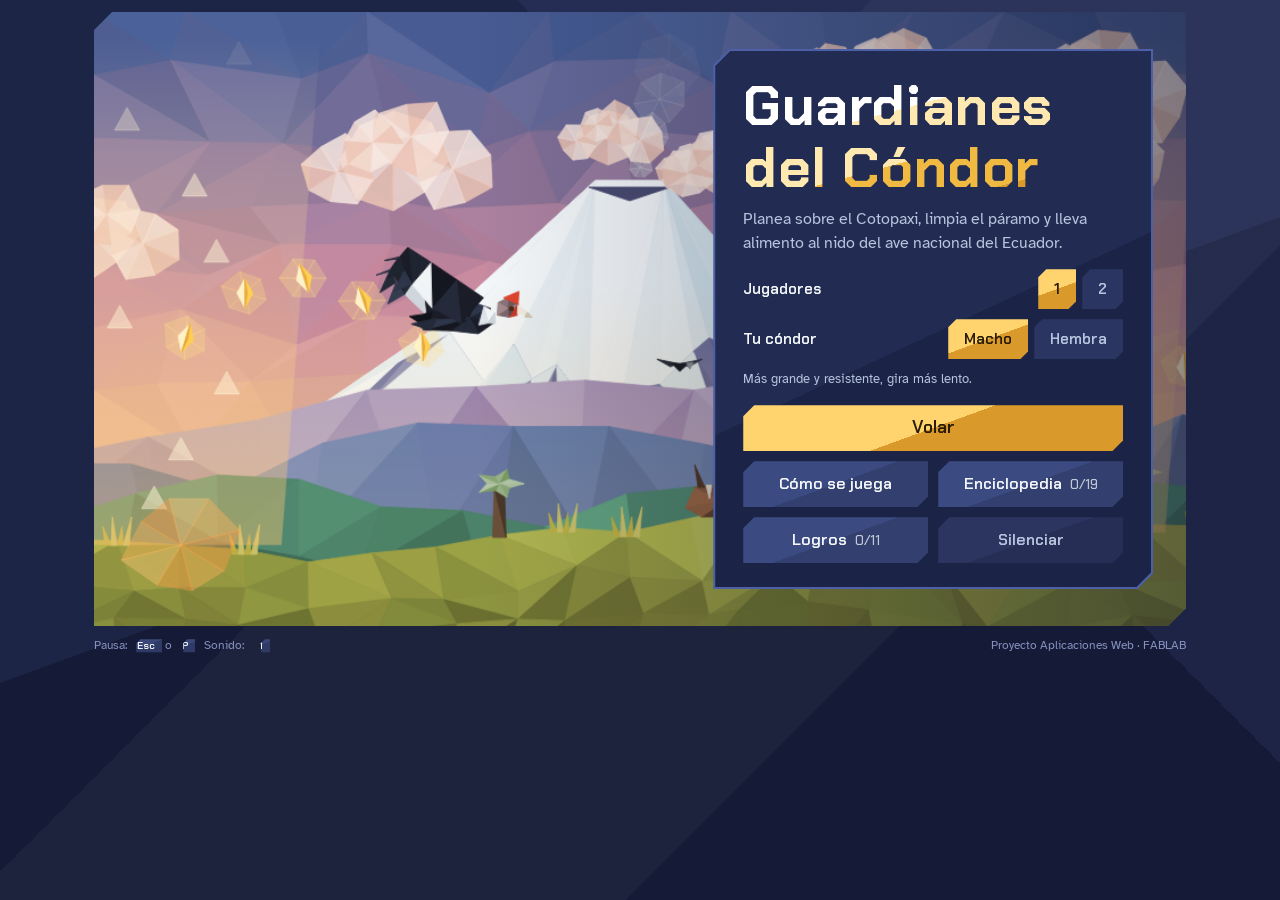
==== index.html @ 91f61f1c "Distribución mejorada" ====
<!DOCTYPE html>
<html lang="es">
<head>
<meta charset="utf-8">
<meta name="viewport" content="width=device-width, initial-scale=1, viewport-fit=cover">
<meta name="theme-color" content="#1b2340">
<title>Guardianes del Cóndor · Cumbres Low-Poly</title>
<link rel="preconnect" href="https://fonts.googleapis.com">
<link rel="preconnect" href="https://fonts.gstatic.com" crossorigin>
<link rel="stylesheet" href="https://fonts.googleapis.com/css2?family=Chakra+Petch:wght@500;600;700&family=Atkinson+Hyperlegible:wght@400;700&display=swap">
<link rel="stylesheet" href="css/estilos.css">
</head>
<body>
<div class="app">

  <header class="hud oculto" id="hud" aria-label="Estado del juego">
    <section class="jug" id="hud-j1">
      <div class="jug-cab"><span class="jug-nombre" id="hud-j1-nombre">Cóndor</span><span class="gemas" id="hud-j1-vidas" aria-label="Vidas"></span></div>
      <div class="barra" id="hud-j1-energia" role="progressbar" aria-label="Energía" aria-valuemin="0" aria-valuemax="100" aria-valuenow="100"><i></i></div>
      <div class="vista" id="hud-j1-vista">Vista de cóndor lista</div>
    </section>

    <div class="centro">
      <div class="nivel-nombre" id="hud-nivel">Guardianes del Cóndor</div>
      <div class="ruta" title="Distancia al nido" aria-label="Progreso hacia el nido"><i id="hud-ruta"></i><u class="ruta-aro" title="Aro dorado"></u><b id="hud-ruta-pin"></b></div>
      <div class="cifras">
        <span>Puntos <b id="hud-puntos">0</b></span>
        <span>Altitud <b id="hud-altitud">0</b> m</span>
        <span>Páramo limpio <b id="hud-limpio">0</b>%</span>
        <span class="combo">Planeo <b id="hud-combo">×1</b></span>
        <span>Datos <b id="hud-datos">0</b></span>
      </div>
    </div>

    <section class="jug der" id="hud-j2" hidden>
      <div class="jug-cab"><span class="jug-nombre" id="hud-j2-nombre">Jugador 2</span><span class="gemas" id="hud-j2-vidas" aria-label="Vidas"></span></div>
      <div class="barra" id="hud-j2-energia" role="progressbar" aria-label="Energía jugador 2" aria-valuemin="0" aria-valuemax="100" aria-valuenow="100"><i></i></div>
      <div class="vista" id="hud-j2-vista">Vista de cóndor lista</div>
    </section>
  </header>

  <main class="escenario" id="escenario">
    <canvas id="lienzo" width="960" height="540" role="img" aria-label="Juego: vuela como un cóndor andino sobre el páramo del Cotopaxi"></canvas>
    <div class="avisos">
      <div class="consejo" id="consejo" hidden role="status"></div>
      <div class="toasts" id="toasts" aria-live="polite"></div>
    </div>
    <div class="capa" id="capa"></div>

    <div class="tactil" id="tactil" aria-label="Controles táctiles">
      <div class="grupo">
        <button type="button" data-tecla="ArrowLeft" aria-label="Frenar">◀</button>
        <button type="button" data-tecla="ArrowRight" aria-label="Acelerar">▶</button>
      </div>
      <div class="grupo">
        <button type="button" data-tecla="KeyV" aria-label="Vista de cóndor">◉</button>
        <button type="button" data-tecla="ArrowDown" aria-label="Picada">▼</button>
        <button type="button" class="grande" data-tecla="ArrowUp" aria-label="Aletear">▲</button>
      </div>
    </div>
  </main>

  <p class="girar" aria-hidden="true">Gira el celular en horizontal para jugar mejor.</p>

  <footer class="pie">
    <span>Pausa: <kbd>Esc</kbd> o <kbd>P</kbd> &nbsp; Sonido: <kbd>M</kbd></span>
    <span>Proyecto Aplicaciones Web · FABLAB</span>
  </footer>
</div>

<script src="js/datos.js"></script>
<script src="js/lowpoly.js"></script>
<script src="js/sonido.js"></script>
<script src="js/interfaz.js"></script>
<script src="js/juego.js"></script>
</body>
</html>
---- css/estilos.css ----
/* =====================================================================
   Guardianes del Cóndor · Cumbres Low-Poly
   Lenguaje visual: todo está hecho de facetas planas. Los paneles y
   botones tienen esquinas cortadas (chaflán) y fondos de dos tonos con
   un corte diagonal duro, como las caras de una malla 3D.
   Tipografía: Chakra Petch (esquinas cortadas, como el diseño) y
   Atkinson Hyperlegible para los textos largos.
   ===================================================================== */
:root {
  color-scheme: dark;
  --noche: #151b36;
  --faceta-a: #222c52;
  --faceta-b: #1b2446;
  --borde: #4d5fa6;
  --nieve: #f2f6f8;
  --suave: #b8c3df;
  --ocre: #f0b942;
  --ocre-b: #d9992b;
  --cresta: #e2503a;
  --loma: #7fb85d;
  --cielo: #6fa8dc;
  --peligro: #ff6a5a;
  --corte: 16px;
  --display: "Chakra Petch", "Trebuchet MS", system-ui, sans-serif;
  --cuerpo: "Atkinson Hyperlegible", "Segoe UI", Verdana, sans-serif;
  --reserva: 150px;           /* alto que ocupan HUD y pie al calcular el tamaño del juego */
}

* { box-sizing: border-box; }
[hidden] { display: none !important; }
html, body { height: 100%; }
body {
  margin: 0;
  color: var(--nieve);
  font-family: var(--cuerpo);
  font-size: 16px;
  line-height: 1.5;
  background:
    linear-gradient(135deg, transparent 0 40%, rgba(255, 255, 255, .035) 40% 70%, transparent 70%),
    linear-gradient(225deg, rgba(90, 100, 180, .12) 0 35%, transparent 35%),
    linear-gradient(160deg, #1d2547 0 50%, #151b36 50% 100%);
  background-attachment: fixed;
}

.app {
  max-width: 1120px;
  margin: 0 auto;
  padding: 12px max(14px, env(safe-area-inset-right, 0px)) 14px max(14px, env(safe-area-inset-left, 0px));
  display: flex; flex-direction: column; gap: 10px;
}

kbd {
  font-family: var(--display); font-weight: 600; font-size: .82em;
  padding: 1px 7px; color: var(--nieve);
  background: linear-gradient(160deg, #3a4778 0 50%, #2f3a66 50% 100%);
  clip-path: polygon(4px 0, 100% 0, 100% calc(100% - 4px), calc(100% - 4px) 100%, 0 100%, 0 4px);
}
:focus-visible { outline: 3px solid var(--ocre); outline-offset: 2px; }

/* ---------- Superficies facetadas ---------- */
.panel {
  --c: var(--corte);
  position: relative; isolation: isolate;
  background: var(--borde);
  clip-path: polygon(var(--c) 0, 100% 0, 100% calc(100% - var(--c)), calc(100% - var(--c)) 100%, 0 100%, 0 var(--c));
  padding: 26px 30px;
  width: min(100%, 520px);
}
.panel::before {
  content: ""; position: absolute; inset: 2px; z-index: -1;
  background: linear-gradient(155deg, var(--faceta-a) 0 52%, var(--faceta-b) 52% 100%);
  clip-path: polygon(calc(var(--c) - 1px) 0, 100% 0, 100% calc(100% - var(--c) + 1px), calc(100% - var(--c) + 1px) 100%, 0 100%, 0 calc(var(--c) - 1px));
}
.panel.ancho { width: min(100%, 860px); }
h1, h2, h3 { font-family: var(--display); margin: 0; line-height: 1.1; }
h2 { font-size: clamp(1.5rem, 3.4vw, 2rem); font-weight: 700; }
h3 { font-size: 1.05rem; font-weight: 600; color: var(--ocre); margin-bottom: 6px; }
p { margin: 0 0 12px; }
.chico { font-size: .86rem; color: var(--suave); }

/* ---------- Botones ---------- */
.btn {
  --c: 11px;
  font: 600 1rem/1 var(--display); color: var(--nieve); cursor: pointer; border: 0;
  padding: 13px 20px; min-height: 46px;
  background: linear-gradient(160deg, #3c4a82 0 50%, #33406f 50% 100%);
  clip-path: polygon(var(--c) 0, 100% 0, 100% calc(100% - var(--c)), calc(100% - var(--c)) 100%, 0 100%, 0 var(--c));
  transition: filter .15s, transform .15s;
}
.btn:hover:not(:disabled) { filter: brightness(1.2); }
.btn:active:not(:disabled) { transform: translateY(1px); }
.btn small { font-weight: 500; opacity: .75; margin-left: 4px; }
.btn.principal {
  color: #2a1d05;
  background: linear-gradient(160deg, #ffd46e 0 50%, var(--ocre-b) 50% 100%);
  font-size: 1.12rem;
}
.btn.suave { background: linear-gradient(160deg, #2c3560 0 50%, #262e55 50% 100%); color: var(--suave); }
.btn:disabled { cursor: default; opacity: .9; }

.seg {
  --c: 8px;
  font: 600 .95rem/1 var(--display); color: var(--suave); cursor: pointer; border: 0; padding: 10px 16px; min-height: 40px;
  background: #2b3562;
  clip-path: polygon(var(--c) 0, 100% 0, 100% calc(100% - var(--c)), calc(100% - var(--c)) 100%, 0 100%, 0 var(--c));
}
.seg.activo { color: #2a1d05; background: linear-gradient(160deg, #ffd46e 0 50%, var(--ocre-b) 50% 100%); }
.grupo-seg, .filtros { display: flex; gap: 6px; flex-wrap: wrap; }
.filtros { margin: 4px 0 14px; }

/* ---------- HUD ---------- */
.hud {
  display: grid; grid-template-columns: minmax(0, 1fr) minmax(0, 1.25fr) minmax(0, 1fr); gap: 10px; align-items: stretch;
}
.hud.oculto { display: none; }
.jug, .centro {
  --c: 12px; position: relative; isolation: isolate; padding: 8px 14px 10px;
  background: var(--borde);
  clip-path: polygon(var(--c) 0, 100% 0, 100% calc(100% - var(--c)), calc(100% - var(--c)) 100%, 0 100%, 0 var(--c));
}
.jug::before, .centro::before {
  content: ""; position: absolute; inset: 2px; z-index: -1;
  background: linear-gradient(155deg, #1f2850 0 55%, #19213f 55% 100%);
  clip-path: polygon(calc(var(--c) - 1px) 0, 100% 0, 100% calc(100% - var(--c) + 1px), calc(100% - var(--c) + 1px) 100%, 0 100%, 0 calc(var(--c) - 1px));
}
.jug.der { grid-column: 3; text-align: right; }
.jug.fuera { opacity: .5; }
.jug-cab { display: flex; justify-content: space-between; align-items: center; gap: 8px; margin-bottom: 6px; }
.jug.der .jug-cab { flex-direction: row-reverse; }
.jug-nombre { font: 600 .95rem var(--display); }
.gemas { display: inline-flex; gap: 4px; }
.gema {
  width: 15px; height: 17px; display: block;
  background: linear-gradient(110deg, #ff8c78 0 50%, var(--cresta) 50% 100%);
  clip-path: polygon(50% 0, 100% 34%, 50% 100%, 0 34%);
}
.gema.perdida { background: #353e66; }
.barra {
  height: 14px; background: #10152b; overflow: hidden;
  clip-path: polygon(7px 0, 100% 0, calc(100% - 7px) 100%, 0 100%);
}
.barra i {
  display: block; height: 100%; width: 100%; transition: width .12s linear;
  background: linear-gradient(100deg, #a6e07c 0 50%, var(--loma) 50% 100%);
}
.barra.baja i { background: linear-gradient(100deg, #ff9c8a 0 50%, var(--peligro) 50% 100%); animation: pulso .6s steps(2) infinite; }
@keyframes pulso { 50% { filter: brightness(1.5); } }
.vista { margin-top: 5px; font-size: .78rem; color: var(--suave); }
.centro { display: flex; flex-direction: column; justify-content: center; align-items: center; gap: 6px; text-align: center; }
.nivel-nombre { font: 700 1rem var(--display); color: var(--ocre); }
.ruta { position: relative; width: 100%; height: 8px; background: #10152b; clip-path: polygon(4px 0, 100% 0, calc(100% - 4px) 100%, 0 100%); }
.ruta i { position: absolute; inset: 0 auto 0 0; width: 0; background: linear-gradient(100deg, #ffd46e 0 50%, var(--ocre-b) 50% 100%); }
.ruta-aro { position: absolute; top: 0; bottom: 0; left: 75%; width: 5px; margin-left: -2px; background: #ffffff; box-shadow: 0 0 6px 1px #ffcf55; z-index: 1; }
.ruta b { position: absolute; top: -3px; width: 12px; height: 14px; margin-left: -6px; background: var(--nieve); clip-path: polygon(50% 0, 100% 100%, 0 100%); left: 0; transform: rotate(90deg); }
.cifras { display: flex; flex-wrap: wrap; justify-content: center; gap: 2px 14px; font-size: .84rem; color: var(--suave); }
.cifras b { color: var(--nieve); font: 700 .95rem var(--display); }
.cifras .caliente b { color: var(--ocre); }

/* ---------- Escenario ---------- */
.escenario {
  position: relative; margin: 0 auto; background: #0e1224;
  width: min(100%, calc((100dvh - var(--reserva)) * 16 / 9));
  aspect-ratio: 16 / 9; min-width: 280px;
  clip-path: polygon(18px 0, 100% 0, 100% calc(100% - 18px), calc(100% - 18px) 100%, 0 100%, 0 18px);
  overflow: hidden;
  touch-action: none; user-select: none; -webkit-user-select: none;
}
#lienzo { width: 100%; height: 100%; display: block; }

.capa {
  position: absolute; inset: 0; display: flex; justify-content: center; align-items: center; padding: 14px;
  overflow: auto; background: rgba(12, 16, 36, .62); z-index: 5;
}
.capa.centro-menu { background: linear-gradient(90deg, transparent 35%, rgba(12, 16, 36, .45)); padding-right: 3%; }
.capa.fondo-suave { background: rgba(12, 16, 36, .5); }
.capa:empty { display: none; }
.capa > .panel { margin: auto; max-height: 100%; overflow: auto; }
.capa.centro-menu > .panel { margin: auto 0 auto auto; width: min(100%, 440px); }
.capa > .panel::-webkit-scrollbar { width: 6px; }
.capa > .panel::-webkit-scrollbar-thumb { background: #4d5fa6; }

/* Menú */
.titulo {
  font-size: clamp(2rem, 6.4vw, 3.5rem); font-weight: 700; letter-spacing: .01em; margin-bottom: 10px;
  background: linear-gradient(165deg, #ffffff 0 34%, #ffe9b0 34% 58%, #f0b942 58% 80%, #d9992b 80% 100%);
  -webkit-background-clip: text; background-clip: text; color: transparent;
}
.lema { color: var(--suave); font-size: .98rem; }
.ajustes { margin: 14px 0 16px; display: grid; gap: 10px; }
.ajuste { display: flex; align-items: center; justify-content: space-between; gap: 10px; flex-wrap: wrap; }
.etq { font: 600 .95rem var(--display); }
.nota-ajuste { font-size: .84rem; color: var(--suave); margin: 0; }
.botones { display: grid; grid-template-columns: 1fr 1fr; gap: 10px; }
.botones .principal { grid-column: 1 / -1; }
.pausa .botones { grid-template-columns: 1fr; }

/* Textos de pantallas */
.num-nivel { font: 600 .9rem var(--display); color: var(--ocre); margin-bottom: 6px; }
.texto-intro { margin: 12px 0; font-size: 1.04rem; }
.chips { list-style: none; margin: 0 0 16px; padding: 0; display: flex; flex-wrap: wrap; gap: 8px; }
.chips li {
  font: 600 .88rem var(--display); padding: 5px 12px; color: #2a1d05;
  background: linear-gradient(160deg, #ffd46e 0 50%, var(--ocre-b) 50% 100%);
  clip-path: polygon(6px 0, 100% 0, calc(100% - 6px) 100%, 0 100%);
}
.acciones { display: flex; flex-wrap: wrap; gap: 10px; margin-top: 16px; }
.dos-col { display: grid; grid-template-columns: 1fr 1fr; gap: 22px; margin-top: 10px; }
.lista { margin: 0; padding-left: 18px; }
.lista li { margin-bottom: 6px; }

/* Tablas */
.tabla { width: 100%; border-collapse: collapse; font-size: .9rem; margin: 8px 0; }
.tabla th { text-align: left; font: 600 .86rem var(--display); color: var(--ocre); padding: 6px 8px; background: #19213f; }
.tabla td { padding: 6px 8px; border-bottom: 1px solid #2f3a6b; vertical-align: top; }
.tabla.chica td:last-child { text-align: right; }
.vacio { color: var(--suave); }

/* Estrellas y logros */
.estrellas { display: inline-flex; gap: 6px; margin: 8px 0; }
.estrella {
  width: 26px; height: 26px; display: block; background: #353e66;
  clip-path: polygon(50% 0, 62% 36%, 100% 38%, 70% 60%, 80% 100%, 50% 76%, 20% 100%, 30% 60%, 0 38%, 38% 36%);
}
.estrella.llena { background: linear-gradient(110deg, #ffe08a 0 50%, var(--ocre-b) 50% 100%); }
.criterios { list-style: none; margin: 4px 0 8px; padding: 0; font-size: .92rem; color: var(--suave); }
.criterios li::before { content: "▱ "; color: #5b6aa8; }
.criterios li.ok { color: var(--nieve); }
.criterios li.ok::before { content: "▰ "; color: var(--ocre); }
.rejilla-logros { list-style: none; margin: 12px 0 0; padding: 0; display: grid; grid-template-columns: 1fr 1fr; gap: 10px; }
.logro { display: flex; gap: 12px; align-items: center; padding: 10px 12px; background: #19213f; opacity: .55; }
.logro.ganado { opacity: 1; background: linear-gradient(155deg, #2e3a6b 0 55%, #273260 55% 100%); }
.logro div { display: flex; flex-direction: column; font-size: .86rem; color: var(--suave); }
.logro strong { font: 600 .98rem var(--display); color: var(--nieve); }
.medalla { flex: none; width: 28px; height: 32px; background: #3a4574; clip-path: polygon(50% 0, 100% 25%, 100% 75%, 50% 100%, 0 75%, 0 25%); }
.logro.ganado .medalla { background: linear-gradient(110deg, #ffe08a 0 50%, var(--ocre-b) 50% 100%); }

/* Enciclopedia */
.rejilla-datos { display: grid; grid-template-columns: repeat(auto-fill, minmax(230px, 1fr)); gap: 10px; }
.dato { padding: 12px 14px; background: linear-gradient(155deg, #2b3665 0 55%, #252f5a 55% 100%); font-size: .9rem; }
.dato h3 { font-size: 1rem; }
.dato p { margin: 0 0 8px; }
.dato small { color: var(--suave); display: block; font-size: .74rem; line-height: 1.35; }
.dato.bloqueado { background: #171e3c; color: #7885b3; }
.dato.bloqueado h3 { color: #7885b3; }

/* Preguntas */
.pregunta h2 { margin-bottom: 14px; font-size: clamp(1.2rem, 2.8vw, 1.5rem); }
.opciones-pregunta { display: grid; gap: 10px; }
.opcion { text-align: left; font-weight: 500; font-size: 1rem; line-height: 1.3; }
.opcion.correcta { background: linear-gradient(160deg, #8fd36a 0 50%, #6aae48 50% 100%); color: #10230a; }
.opcion.incorrecta { background: linear-gradient(160deg, #ff8b7a 0 50%, #d9503f 50% 100%); color: #2a0b07; }
.veredicto { font: 700 1.1rem var(--display); margin: 14px 0 6px; }
.veredicto.bien { color: #9be07a; }
.veredicto.mal { color: #ff9d8e; }

/* Final */
.gran-puntaje { font: 700 clamp(2rem, 7vw, 3rem) var(--display); color: var(--ocre); margin: 6px 0; }
.gran-puntaje small { font-size: 1rem; color: var(--suave); font-weight: 500; }
.mensaje-final { margin: 10px 0 14px; padding: 14px 16px; background: linear-gradient(155deg, #2e3a6b 0 55%, #273260 55% 100%); }
.mensaje-final p { margin: 0; }

/* ---------- Avisos dentro del juego ---------- */
.avisos { position: absolute; top: 12px; right: 12px; width: min(360px, 42%); z-index: 6; display: flex; flex-direction: column; align-items: flex-end; gap: 8px; pointer-events: none; }
.toasts { display: flex; flex-direction: column; gap: 8px; width: 100%; }
.toast {
  --c: 12px; padding: 10px 14px 10px 16px; font-size: .82rem; line-height: 1.38; animation: entra .35s ease-out;
  background: linear-gradient(155deg, rgba(27, 35, 72, .96) 0 55%, rgba(22, 29, 60, .96) 55% 100%);
  clip-path: polygon(var(--c) 0, 100% 0, 100% calc(100% - var(--c)), calc(100% - var(--c)) 100%, 0 100%, 0 var(--c));
}
.toast strong { display: block; font: 700 .92rem var(--display); color: var(--ocre); margin-bottom: 3px; }
.toast p { margin: 0 0 4px; }
.toast small { color: var(--suave); font-size: .68rem; display: block; }
.toast.trofeo { background: linear-gradient(155deg, #ffd46e 0 55%, var(--ocre-b) 55% 100%); color: #2a1d05; }
.toast.trofeo strong { color: #2a1d05; }
.toast.sale { opacity: 0; transform: translateX(16px); transition: all .4s; }
@keyframes entra { from { opacity: 0; transform: translateX(24px); } }
.consejo {
  text-align: right; font: 600 .92rem var(--display); padding: 8px 18px; color: #2a1d05;
  background: linear-gradient(160deg, #ffe08a 0 50%, var(--ocre) 50% 100%);
  clip-path: polygon(10px 0, 100% 0, calc(100% - 10px) 100%, 0 100%);
}
.consejo.entra { animation: baja .3s ease-out; }
@keyframes baja { from { opacity: 0; transform: translateY(-12px); } }

/* ---------- Controles táctiles ---------- */
.tactil { display: none; position: absolute; inset: auto 8px 8px 8px; justify-content: space-between; align-items: flex-end; z-index: 4; pointer-events: none; }
.tactil .grupo { display: flex; gap: 10px; align-items: flex-end; }
.tactil button {
  pointer-events: auto; width: 58px; height: 58px; border: 0; color: #fff; font-size: 22px; touch-action: none;
  background: linear-gradient(160deg, rgba(120, 140, 220, .55) 0 50%, rgba(70, 85, 160, .55) 50% 100%);
  clip-path: polygon(12px 0, 100% 0, 100% calc(100% - 12px), calc(100% - 12px) 100%, 0 100%, 0 12px);
  -webkit-tap-highlight-color: transparent;
}
.tactil button.grande { width: 76px; height: 76px; font-size: 30px; background: linear-gradient(160deg, rgba(255, 212, 110, .7) 0 50%, rgba(217, 153, 43, .7) 50% 100%); color: #2a1d05; }
.tactil button.pulsado { filter: brightness(1.5); }
@media (pointer: coarse) { .tactil { display: flex; } }

.girar { display: none; text-align: center; color: var(--suave); font-size: .85rem; margin: 0; }
.pie { display: flex; justify-content: space-between; flex-wrap: wrap; gap: 6px; font-size: .78rem; color: #8592bf; }

/* ---------- Adaptación a pantallas pequeñas ---------- */
@media (max-width: 880px) {
  .capa.centro-menu { padding-right: 14px; background: rgba(12, 16, 36, .55); }
  .capa.centro-menu > .panel { margin: auto; }
  .dos-col, .rejilla-logros { grid-template-columns: 1fr; }
  .panel { padding: 20px 20px; }
}
@media (max-width: 760px) {
  :root { --reserva: 190px; }
  .escenario { clip-path: none; }
  .hud { grid-template-columns: 1fr 1fr; grid-template-areas: "centro centro" "j1 j2"; gap: 8px; }
  .centro { grid-area: centro; }
  .jug { grid-area: j1; }
  .jug.der { grid-area: j2; grid-column: auto; }
  .hud.uno .jug { grid-column: 1 / -1; }
  .jug-nombre { font-size: .88rem; }
  .vista { display: none; }
  .nivel-nombre { font-size: .9rem; }
  .cifras { font-size: .76rem; gap: 0 10px; }
  /* avisos y controles táctiles salen del juego y se pegan al borde de la pantalla */
  .avisos { position: fixed; left: 10px; right: 10px; bottom: 96px; top: auto; width: auto; align-items: stretch; z-index: 30; }
  .consejo { text-align: center; }
  .toast p { font-size: .8rem; }
  .tactil { position: fixed; inset: auto 10px 10px 10px; z-index: 31; }
  .tactil button { width: 64px; height: 64px; }
  .tactil button.grande { width: 84px; height: 84px; }
}
@media (orientation: portrait) and (max-width: 700px) { .girar { display: block; } }

/* Teléfono en horizontal: el HUD se superpone al juego para dejarle toda la altura */
@media (max-height: 520px) and (orientation: landscape) {
  :root { --reserva: 10px; }
  .app { position: relative; padding: 5px; gap: 0; }
  .pie, .girar { display: none; }
  .hud {
    position: absolute; z-index: 7; top: 9px; left: 50%; transform: translateX(-50%); pointer-events: none;
    width: min(calc(100% - 10px), calc((100dvh - 10px) * 16 / 9 - 20px));
    grid-template-columns: 1fr 1.7fr 1fr; grid-template-areas: none; gap: 5px;
  }
  .centro, .jug, .jug.der { grid-area: auto; }
  .jug.der { grid-column: 3; }
  .hud.uno .jug { grid-column: 1; }
  .jug, .centro { padding: 3px 8px 5px; }
  .jug::before, .centro::before { opacity: .9; }
  .jug-cab { margin-bottom: 3px; }
  .jug-nombre, .vista, .nivel-nombre { display: none; }
  .cifras { font-size: .68rem; gap: 0 8px; }
  .cifras b { font-size: .8rem; }
  .barra { height: 9px; }
  .ruta { height: 6px; }
  .gema { width: 11px; height: 13px; }
  .escenario { clip-path: none; }
  .gran-puntaje { font-size: 1.8rem; }
  .panel { padding: 12px 16px; }
  .titulo { font-size: 1.8rem; margin-bottom: 2px; }
  .lema, .nota-ajuste { display: none; }
  .ajustes { margin: 4px 0 8px; gap: 4px; }
  .botones { gap: 6px; }
  .btn { padding: 8px 12px; min-height: 36px; font-size: .88rem; }
  .btn.principal { font-size: .98rem; }
  .seg { padding: 7px 12px; min-height: 32px; }
  h2 { font-size: 1.25rem; }
  .texto-intro, .dato p, .tabla { font-size: .84rem; }
  .avisos { top: 52px; right: 8px; width: min(300px, 40%); position: absolute; left: auto; bottom: auto; align-items: flex-end; }
  .consejo { font-size: .76rem; padding: 4px 12px; text-align: right; }
  .toast { font-size: .72rem; padding: 6px 10px; }
  .toast strong { font-size: .8rem; }
  .tactil { position: absolute; inset: auto 6px 6px 6px; }
  .tactil button { width: 50px; height: 50px; }
  .tactil button.grande { width: 64px; height: 64px; }
}
@media (prefers-reduced-motion: reduce) {
  .toast, .consejo.entra { animation: none; }
  .barra.baja i { animation: none; }
}

/* ---- Pluma dorada y aro dorado ---- */
.toast.pluma-dorada { background: linear-gradient(155deg, #ffe08a 0 55%, #f0b441 55% 100%); color: #2a1d05; box-shadow: 0 0 0 2px #fff2c7, 0 0 22px rgba(255, 207, 85, .65); }
.toast.pluma-dorada strong { color: #2a1d05; }
.toast.pluma-dorada small { color: #5b4310; }
.toast.pluma-dorada .bono { font-weight: 700; color: #6a3f00; }
.capa.aro { background: radial-gradient(circle at 50% 45%, rgba(255, 207, 85, .22), rgba(12, 16, 36, .62) 70%); }
.aro-panel { border-top: 4px solid #ffcf55; }
.aro-panel .num-nivel { color: #ffcf55; }
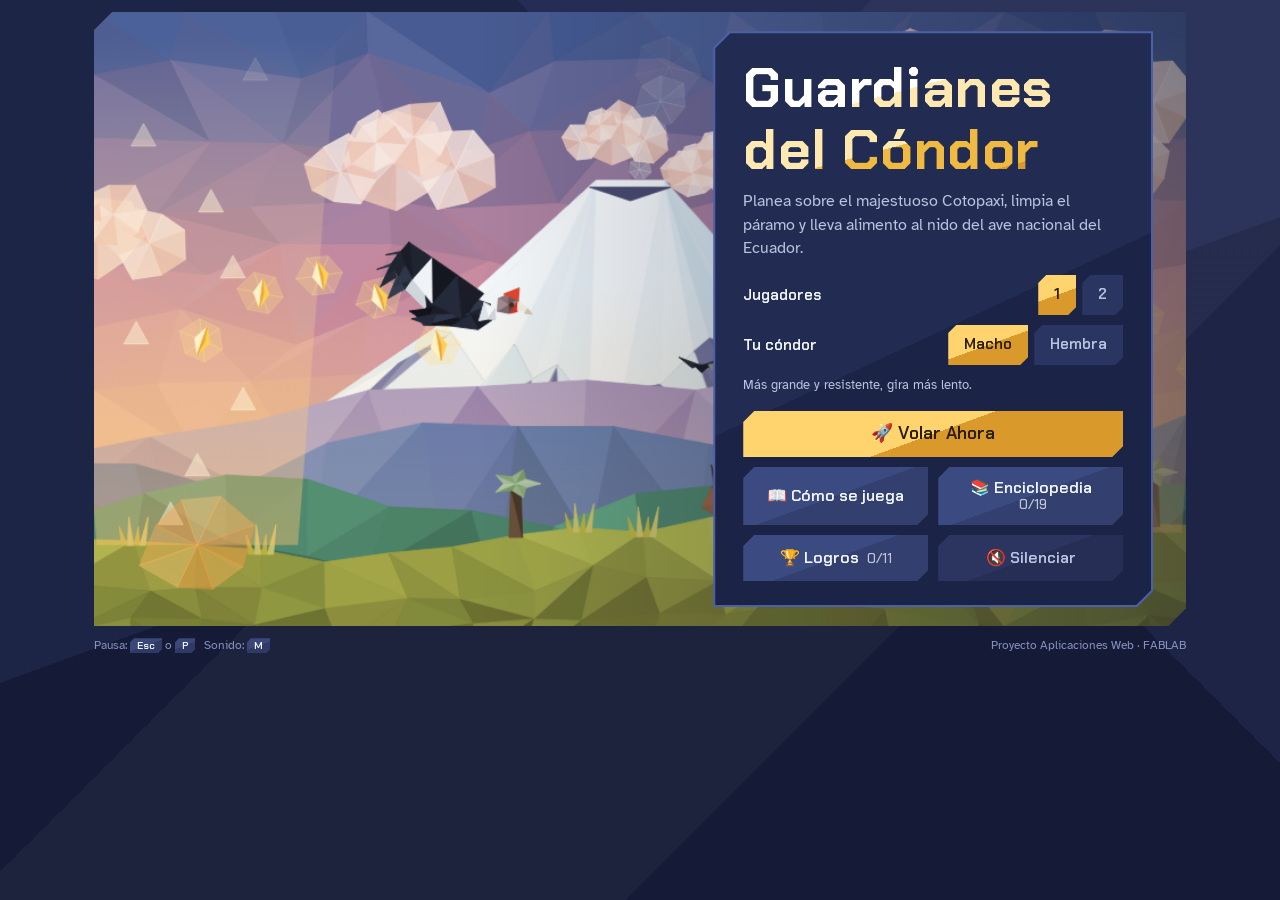
==== commit e453b9a6: "Protocol_Version" ====
--- a/index.html
+++ b/index.html
@@ -1,77 +1,89 @@
 <!DOCTYPE html>
 <html lang="es">
 <head>
-<meta charset="utf-8">
-<meta name="viewport" content="width=device-width, initial-scale=1, viewport-fit=cover">
-<meta name="theme-color" content="#1b2340">
-<title>Guardianes del Cóndor · Cumbres Low-Poly</title>
-<link rel="preconnect" href="https://fonts.googleapis.com">
-<link rel="preconnect" href="https://fonts.gstatic.com" crossorigin>
-<link rel="stylesheet" href="https://fonts.googleapis.com/css2?family=Chakra+Petch:wght@500;600;700&family=Atkinson+Hyperlegible:wght@400;700&display=swap">
-<link rel="stylesheet" href="css/estilos.css">
+  <meta charset="utf-8">
+  <meta name="viewport" content="width=device-width, initial-scale=1, viewport-fit=cover">
+  <meta name="theme-color" content="#1b2340">
+  <title>Guardianes del Cóndor · Cumbres Low-Poly</title>
+  <link rel="preconnect" href="https://fonts.googleapis.com">
+  <link rel="preconnect" href="https://fonts.gstatic.com" crossorigin>
+  <link rel="stylesheet" href="https://fonts.googleapis.com/css2?family=Chakra+Petch:wght@500;600;700&family=Atkinson+Hyperlegible:wght@400;700&display=swap">
+  <link rel="stylesheet" href="css/estilos.css">
 </head>
 <body>
-<div class="app">
+  <div class="app">
 
-  <header class="hud oculto" id="hud" aria-label="Estado del juego">
-    <section class="jug" id="hud-j1">
-      <div class="jug-cab"><span class="jug-nombre" id="hud-j1-nombre">Cóndor</span><span class="gemas" id="hud-j1-vidas" aria-label="Vidas"></span></div>
-      <div class="barra" id="hud-j1-energia" role="progressbar" aria-label="Energía" aria-valuemin="0" aria-valuemax="100" aria-valuenow="100"><i></i></div>
-      <div class="vista" id="hud-j1-vista">Vista de cóndor lista</div>
-    </section>
+    <header class="hud oculto/mostrar" id="hud" aria-label="Estado del juego">
+      <section class="jug" id="hud-j1">
+        <div class="jug-cab">
+          <span class="jug-nombre" id="hud-j1-nombre">Cóndor</span>
+          <span class="gemas" id="hud-j1-vidas" aria-label="Vidas"></span>
+        </div>
+        <div class="barra" id="hud-j1-energia" role="progressbar" aria-label="Energía" aria-valuemin="0" aria-valuemax="100" aria-valuenow="100"><i></i></div>
+        <div class="vista" id="hud-j1-vista">Vista de cóndor lista</div>
+      </section>
 
-    <div class="centro">
-      <div class="nivel-nombre" id="hud-nivel">Guardianes del Cóndor</div>
-      <div class="ruta" title="Distancia al nido" aria-label="Progreso hacia el nido"><i id="hud-ruta"></i><u class="ruta-aro" title="Aro dorado"></u><b id="hud-ruta-pin"></b></div>
-      <div class="cifras">
-        <span>Puntos <b id="hud-puntos">0</b></span>
-        <span>Altitud <b id="hud-altitud">0</b> m</span>
-        <span>Páramo limpio <b id="hud-limpio">0</b>%</span>
-        <span class="combo">Planeo <b id="hud-combo">×1</b></span>
-        <span>Datos <b id="hud-datos">0</b></span>
+      <div class="centro">
+        <div class="nivel-nombre" id="hud-nivel">Guardianes del Cóndor</div>
+        <div class="ruta" title="Distancia al nido" aria-label="Progreso hacia el nido">
+          <i id="hud-ruta"></i>
+          <u class="ruta-aro" title="Aro dorado"></u>
+          <b id="hud-ruta-pin"></b>
+        </div>
+        <div class="cifras">
+          <span>Puntos <b id="hud-puntos">0</b></span>
+          <span>Altitud <b id="hud-altitud">0</b> m</span>
+          <span>Páramo limpio <b id="hud-limpio">0</b>%</span>
+          <span class="combo">Planeo <b id="hud-combo">×1</b></span>
+          <span>Datos <b id="hud-datos">0</b></span>
+        </div>
       </div>
-    </div>
 
-    <section class="jug der" id="hud-j2" hidden>
-      <div class="jug-cab"><span class="jug-nombre" id="hud-j2-nombre">Jugador 2</span><span class="gemas" id="hud-j2-vidas" aria-label="Vidas"></span></div>
-      <div class="barra" id="hud-j2-energia" role="progressbar" aria-label="Energía jugador 2" aria-valuemin="0" aria-valuemax="100" aria-valuenow="100"><i></i></div>
-      <div class="vista" id="hud-j2-vista">Vista de cóndor lista</div>
-    </section>
-  </header>
+      <section class="jug der" id="hud-j2" hidden>
+        <div class="jug-cab">
+          <span class="jug-nombre" id="hud-j2-nombre">Jugador 2</span>
+          <span class="gemas" id="hud-j2-vidas" aria-label="Vidas"></span>
+        </div>
+        <div class="barra" id="hud-j2-energia" role="progressbar" aria-label="Energía jugador 2" aria-valuemin="0" aria-valuemax="100" aria-valuenow="100"><i></i></div>
+        <div class="vista" id="hud-j2-vista">Vista de cóndor lista</div>
+      </section>
+    </header>
 
-  <main class="escenario" id="escenario">
-    <canvas id="lienzo" width="960" height="540" role="img" aria-label="Juego: vuela como un cóndor andino sobre el páramo del Cotopaxi"></canvas>
-    <div class="avisos">
-      <div class="consejo" id="consejo" hidden role="status"></div>
-      <div class="toasts" id="toasts" aria-live="polite"></div>
-    </div>
-    <div class="capa" id="capa"></div>
+    <main class="escenario" id="escenario">
+      <canvas id="lienzo" width="960" height="540" role="img" aria-label="Juego: vuela como un cóndor andino sobre el páramo del Cotopaxi"></canvas>
+      <div class="avisos">
+        <div class="consejo" id="consejo" hidden role="status"></div>
+        <div class="toasts" id="toasts" aria-live="polite"></div>
+      </div>
+      <div class="capa" id="capa"></div>
 
-    <div class="tactil" id="tactil" aria-label="Controles táctiles">
-      <div class="grupo">
-        <button type="button" data-tecla="ArrowLeft" aria-label="Frenar">◀</button>
-        <button type="button" data-tecla="ArrowRight" aria-label="Acelerar">▶</button>
+      <div class="tactil" id="tactil" aria-label="Controles táctiles">
+        <div class="grupo">
+          <button type="button" data-tecla="ArrowLeft" aria-label="Frenar">◀</button>
+          <button type="button" data-tecla="ArrowRight" aria-label="Acelerar">▶</button>
+        </div>
+        <div class="grupo">
+          <button type="button" data-tecla="KeyV" aria-label="Vista de cóndor">◉</button>
+          <button type="button" data-tecla="ArrowDown" aria-label="Picada">▼</button>
+          <button type="button" class="grande" data-tecla="ArrowUp" aria-label="Aletear">▲</button>
+        </div>
       </div>
-      <div class="grupo">
-        <button type="button" data-tecla="KeyV" aria-label="Vista de cóndor">◉</button>
-        <button type="button" data-tecla="ArrowDown" aria-label="Picada">▼</button>
-        <button type="button" class="grande" data-tecla="ArrowUp" aria-label="Aletear">▲</button>
-      </div>
-    </div>
-  </main>
+    </main>
 
-  <p class="girar" aria-hidden="true">Gira el celular en horizontal para jugar mejor.</p>
+    <p class="girar" aria-hidden="true">Gira el celular en horizontal para jugar mejor.</p>
 
-  <footer class="pie">
-    <span>Pausa: <kbd>Esc</kbd> o <kbd>P</kbd> &nbsp; Sonido: <kbd>M</kbd></span>
-    <span>Proyecto Aplicaciones Web · FABLAB</span>
-  </footer>
-</div>
+    <footer class="pie">
+      <span>Pausa: <kbd>Esc</kbd> o <kbd>P</kbd> &nbsp; Sonido: <kbd>M</kbd></span>
+      <span>Proyecto Aplicaciones Web · FABLAB</span>
+    </footer>
 
-<script src="js/datos.js"></script>
-<script src="js/lowpoly.js"></script>
-<script src="js/sonido.js"></script>
-<script src="js/interfaz.js"></script>
-<script src="js/juego.js"></script>
+  </div>
+
+  <!-- Scripts del juego (orden lógico mantenido) -->
+  <script src="js/datos.js"></script>
+  <script src="js/lowpoly.js"></script>
+  <script src="js/sonido.js"></script>
+  <script src="js/interfaz.js"></script>
+  <script src="js/juego.js"></script>
 </body>
-</html>
+</html>
